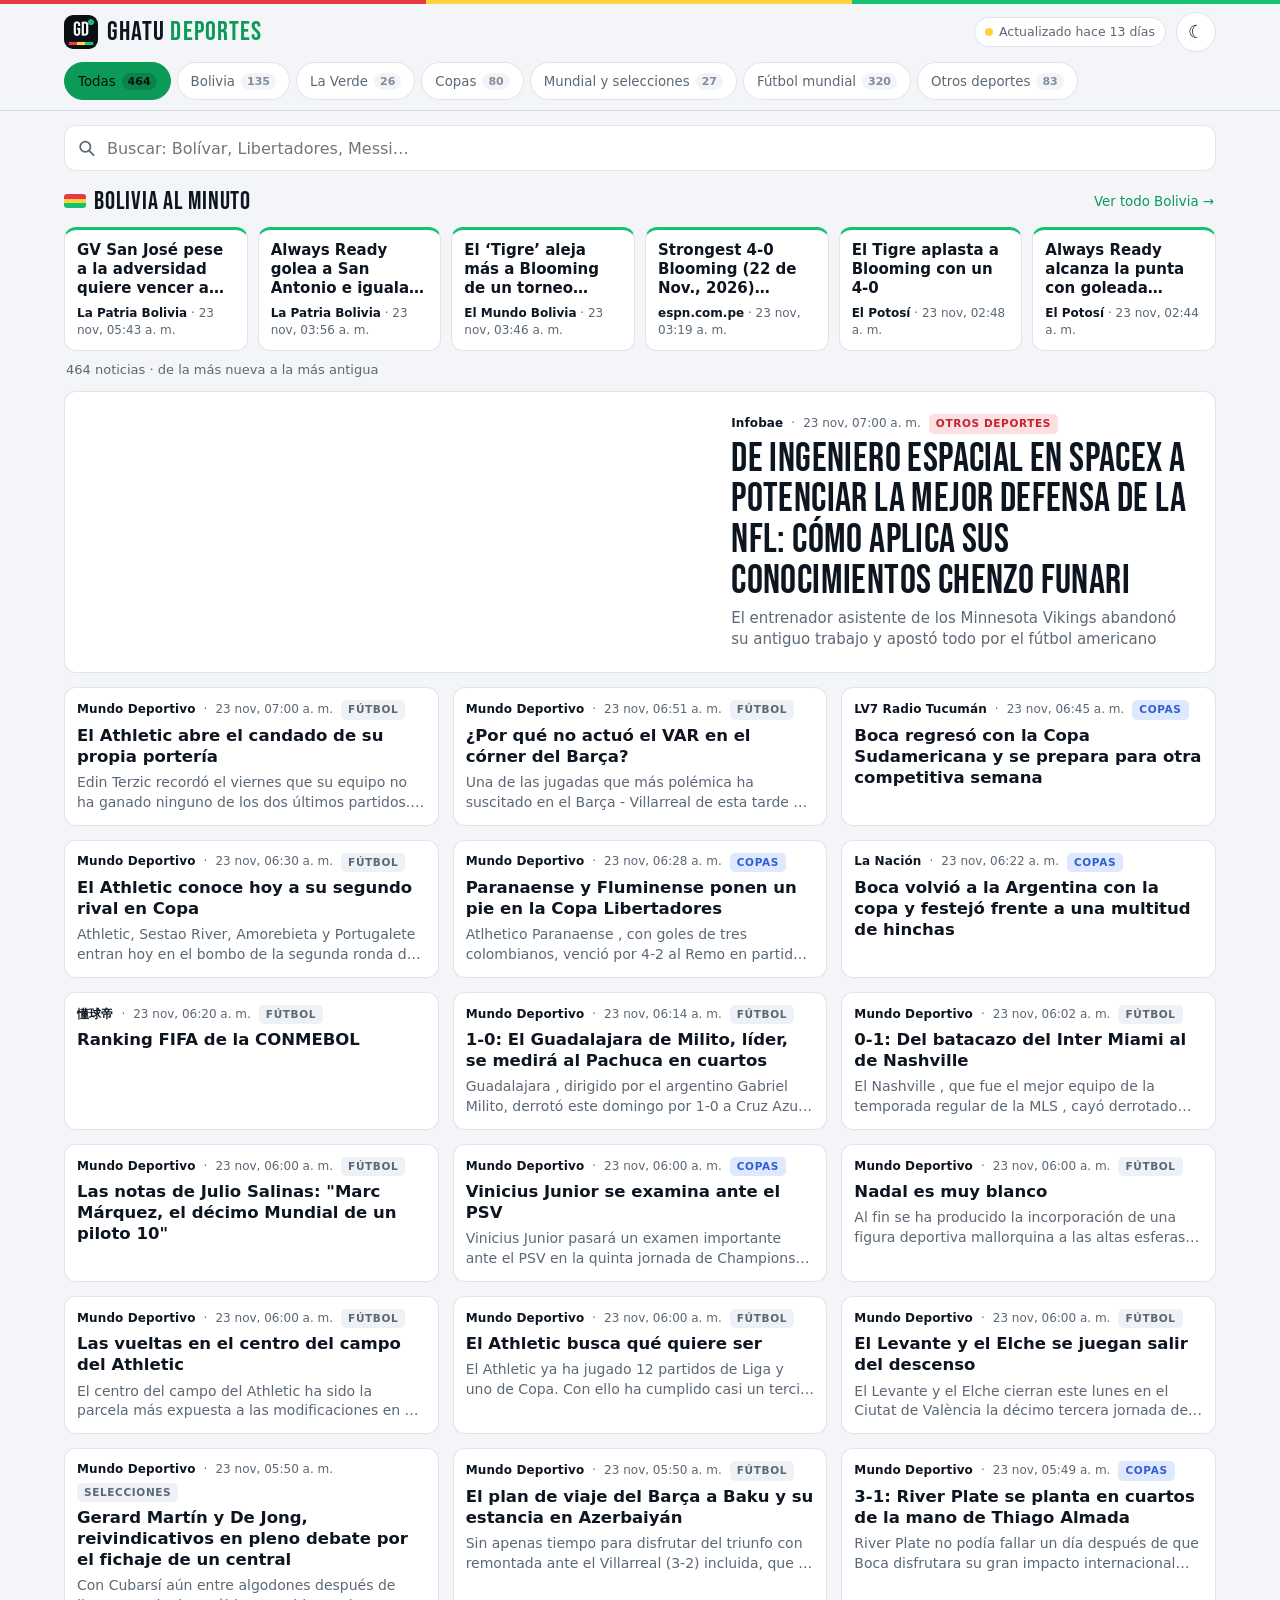
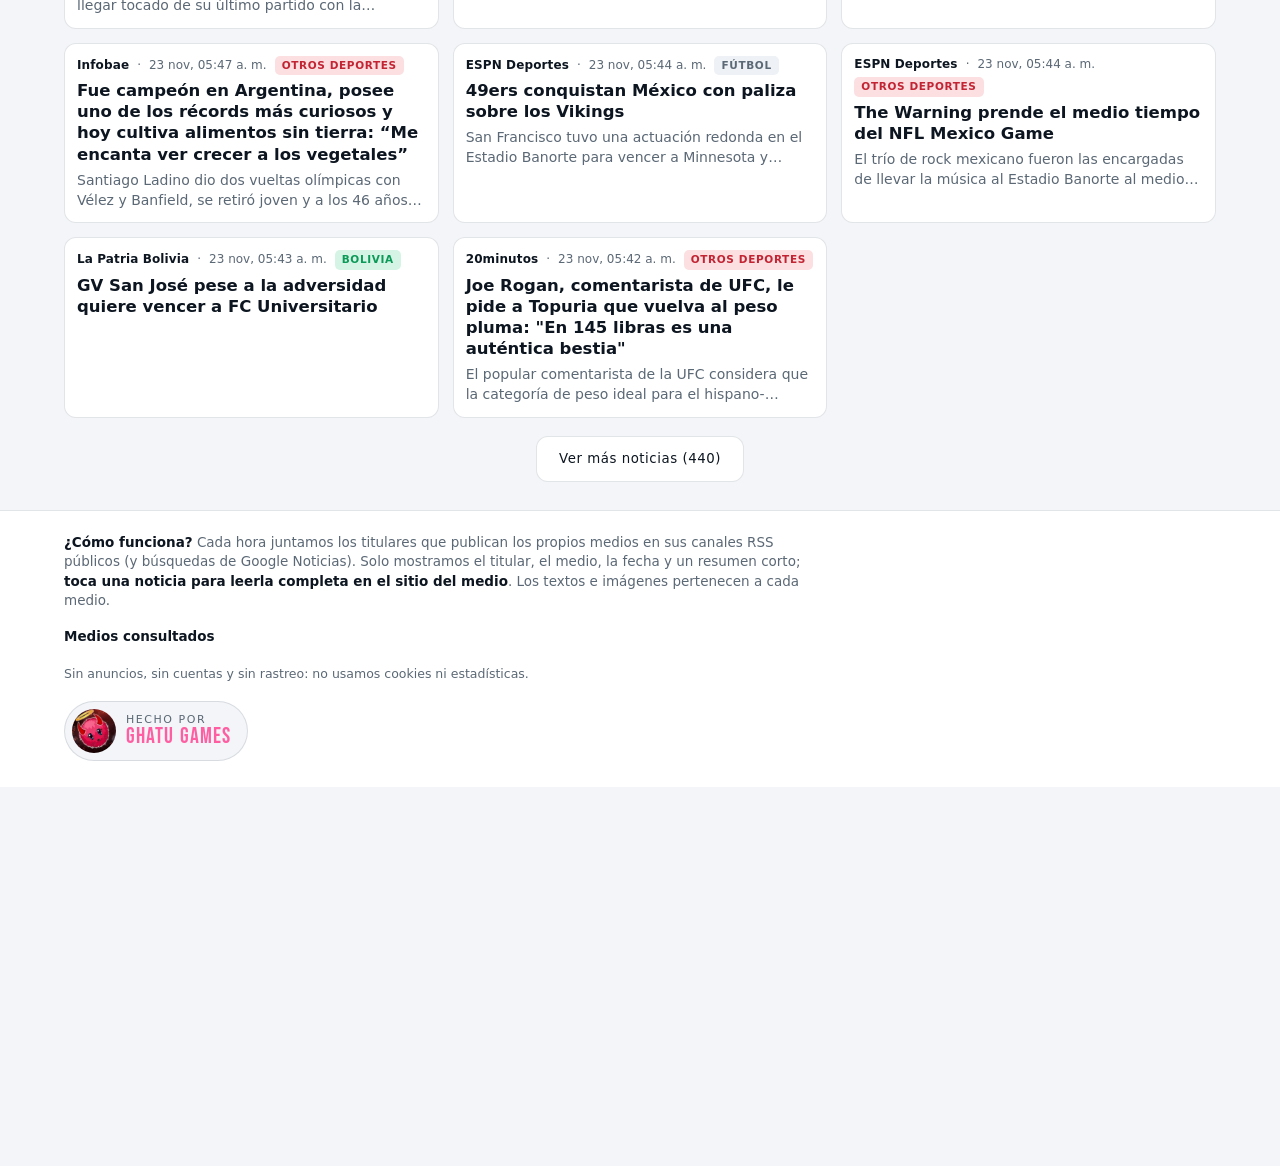
==== index.html @ 6e7e1c9b "Ghatu Deportes: web de titulares deportivos (Bolivia y el mundo) que se actualiza sola cada hora" ====
<!DOCTYPE html>
<html lang="es">
<head>
<meta charset="utf-8">
<meta name="viewport" content="width=device-width, initial-scale=1, viewport-fit=cover">
<title>Ghatu Deportes · Fútbol boliviano y del mundo al minuto</title>
<meta name="description" content="Titulares deportivos al día: fútbol boliviano (Bolívar, The Strongest, la Verde), Libertadores, Champions, selecciones y otros deportes, con enlace a cada medio.">
<meta http-equiv="Content-Security-Policy" content="default-src 'self'; img-src 'self' https: data:; style-src 'self'; script-src 'self'; connect-src 'self'; font-src 'self'; manifest-src 'self'; base-uri 'self'; form-action 'none'">
<meta name="referrer" content="strict-origin-when-cross-origin">
<meta name="theme-color" content="#0b0f14" media="(prefers-color-scheme: dark)">
<meta name="theme-color" content="#f3f5f8" media="(prefers-color-scheme: light)">
<meta property="og:title" content="Ghatu Deportes">
<meta property="og:description" content="Fútbol boliviano y del mundo, al minuto. Titulares de medios bolivianos e internacionales con enlace a la nota original.">
<meta property="og:type" content="website">
<meta property="og:url" content="https://ghatugames.github.io/deportes/">
<meta property="og:image" content="https://ghatugames.github.io/deportes/assets/og-deportes.jpg">
<link rel="canonical" href="https://ghatugames.github.io/deportes/">
<link rel="icon" href="assets/icono-32.png" type="image/png">
<link rel="apple-touch-icon" href="assets/icono-180.png">
<link rel="manifest" href="manifest.webmanifest">
<link rel="preload" href="assets/fuentes/bebas-neue.woff2" as="font" type="font/woff2" crossorigin>
<link rel="stylesheet" href="assets/estilo.css">
<script src="assets/tema.js"></script>
</head>
<body>
<a class="saltar" href="#lista">Saltar a las noticias</a>
<header class="cabecera">
  <div class="envoltura barra">
    <a class="marca" href="./" aria-label="Ghatu Deportes, inicio">
      <img src="assets/icono-64.png" alt="" width="34" height="34"><span>Ghatu <b>Deportes</b></span>
    </a>
    <span class="estado" id="estado" role="status" aria-live="polite"><i></i><span>Cargando…</span></span>
    <button class="tema" id="tema" type="button" aria-label="Cambiar a modo claro" title="Modo claro / oscuro"><span aria-hidden="true"></span></button>
  </div>
  <nav class="envoltura pestanas" id="pestanas" aria-label="Secciones"></nav>
</header>
<main class="envoltura" id="contenido">
  <div class="buscador">
    <svg viewBox="0 0 24 24" aria-hidden="true"><circle cx="10.5" cy="10.5" r="6.5"/><path d="M15.5 15.5 21 21"/></svg>
    <input id="buscar" type="search" placeholder="Buscar: Bolívar, Libertadores, Messi…" aria-label="Buscar noticias" autocomplete="off" enterkeyhint="search">
    <button id="limpiar" type="button" aria-label="Borrar búsqueda" hidden>✕</button>
  </div>
  <section class="tira" id="tira" hidden aria-labelledby="tira-t"><div class="tira-cab"><h2 id="tira-t"><span class="punto"></span>Bolivia al minuto</h2><button type="button" class="enlace" data-ir="bolivia">Ver todo Bolivia →</button></div><div class="tira-lista" id="tira-lista"></div></section>
  <p class="resumen-lista" id="resumen" aria-live="polite"></p>
  <div id="lista" class="lista" tabindex="-1" aria-busy="true">
    <div class="esqueleto"></div><div class="esqueleto"></div><div class="esqueleto"></div><div class="esqueleto"></div>
  </div>
  <div class="mas"><button type="button" class="boton" id="mas" hidden>Ver más noticias</button></div>
  <noscript><p class="aviso">Esta página necesita JavaScript para mostrar las noticias.</p></noscript>
</main>
<footer class="pie">
  <div class="envoltura">
    <p><b>¿Cómo funciona?</b> Cada hora juntamos los titulares que publican los propios medios en sus canales RSS públicos (y búsquedas de Google Noticias). Solo mostramos el titular, el medio, la fecha y un resumen corto; <b>toca una noticia para leerla completa en el sitio del medio</b>. Los textos e imágenes pertenecen a cada medio.</p>
    <details class="fuentes"><summary>Medios consultados</summary><ul id="fuentes"></ul></details>
    <p class="pie-nota">Sin anuncios, sin cuentas y sin rastreo: no usamos cookies ni estadísticas.</p>
    <a class="sello" href="https://ghatugames.github.io/" target="_blank" rel="noopener"><img src="assets/ghatu-128.webp" alt="" width="44" height="44" loading="lazy"><span><small>Hecho por</small><b>Ghatu Games</b></span></a>
  </div>
</footer>
<script src="assets/app.js"></script>
</body>
</html>
---- assets/estilo.css ----
@font-face{font-family:"Bebas Neue";src:url(fuentes/bebas-neue.woff2) format("woff2");font-display:swap}
:root{--fondo:#0b0f14;--panel:#121820;--panel2:#18202b;--linea:rgba(160,180,200,.14);--texto:#eef2f6;--suave:#93a1b1;--acento:#16c172;--acento2:#0fa35f;--rojo:#e63946;--amarillo:#ffd23f;--verde:#16c172;--sombra:0 8px 24px rgba(0,0,0,.35);--radio:12px;--max:1180px;color-scheme:dark}
@media (prefers-color-scheme:light){:root:not([data-tema=oscuro]){--fondo:#f3f5f8;--panel:#fff;--panel2:#eef1f5;--linea:rgba(20,40,60,.12);--texto:#0d1620;--suave:#5b6875;--acento:#0b9a58;--acento2:#087a46;--sombra:0 6px 18px rgba(15,30,50,.08);color-scheme:light}}
:root[data-tema=claro]{--fondo:#f3f5f8;--panel:#fff;--panel2:#eef1f5;--linea:rgba(20,40,60,.12);--texto:#0d1620;--suave:#5b6875;--acento:#0b9a58;--acento2:#087a46;--sombra:0 6px 18px rgba(15,30,50,.08);color-scheme:light}
*{box-sizing:border-box}
html{-webkit-text-size-adjust:100%}
body{margin:0;background:var(--fondo);color:var(--texto);font:16px/1.45 system-ui,-apple-system,"Segoe UI",Roboto,"Noto Sans",Arial,sans-serif;min-height:100vh;overflow-x:hidden}
a{color:inherit}
img{max-width:100%}
.envoltura{max-width:var(--max);margin:0 auto;padding:0 14px}
.saltar{position:absolute;left:-999px;top:6px;z-index:50;background:var(--acento);color:#04130b;padding:8px 12px;border-radius:8px}.saltar:focus{left:8px}
/* cabecera */
.cabecera{position:sticky;top:0;z-index:20;background:color-mix(in srgb,var(--fondo) 88%,transparent);backdrop-filter:saturate(1.4) blur(10px);-webkit-backdrop-filter:saturate(1.4) blur(10px);border-bottom:1px solid var(--linea)}
.cabecera::before{content:"";display:block;height:4px;background:linear-gradient(90deg,var(--rojo) 0 33.3%,var(--amarillo) 33.3% 66.6%,var(--verde) 66.6%)}
.barra{display:flex;align-items:center;gap:10px;height:56px}
.marca{display:flex;align-items:center;gap:9px;text-decoration:none;min-width:0}
.marca img{width:34px;height:34px;border-radius:9px;flex:none}
.marca span{font:400 27px/1 "Bebas Neue",Impact,"Arial Narrow",sans-serif;letter-spacing:.04em;white-space:nowrap}
.marca b{font-weight:400;color:var(--acento)}
.estado{margin-left:auto;display:inline-flex;align-items:center;gap:6px;min-height:30px;padding:4px 10px;border:1px solid var(--linea);border-radius:99px;background:var(--panel);color:var(--suave);font-size:12.5px;white-space:nowrap;max-width:46vw;overflow:hidden}
.estado span{overflow:hidden;text-overflow:ellipsis}
.estado i{flex:none;width:8px;height:8px;border-radius:50%;background:var(--suave)}
.estado.ok i{background:var(--verde);box-shadow:0 0 0 0 rgba(22,193,114,.6);animation:latido 2s infinite}
.estado.viejo i{background:var(--amarillo)}.estado.error i{background:var(--rojo)}
@keyframes latido{70%{box-shadow:0 0 0 7px rgba(22,193,114,0)}100%{box-shadow:0 0 0 0 rgba(22,193,114,0)}}
.tema{flex:none;width:40px;height:40px;border-radius:50%;border:1px solid var(--linea);background:var(--panel);color:var(--texto);cursor:pointer;display:grid;place-items:center}
.tema span::before{content:"☀";font-size:18px}
:root[data-tema=claro] .tema span::before{content:"☾"}
@media (prefers-color-scheme:light){:root:not([data-tema=oscuro]) .tema span::before{content:"☾"}}
/* pestañas */
.pestanas{display:flex;gap:6px;overflow-x:auto;scrollbar-width:none;padding-bottom:10px;padding-top:2px;scroll-padding:14px}
.pestanas::-webkit-scrollbar{display:none}
.pestanas button{flex:none;display:inline-flex;align-items:center;gap:6px;min-height:38px;padding:6px 13px;border-radius:99px;border:1px solid var(--linea);background:var(--panel);color:var(--suave);font:700 13.5px/1 inherit;font-family:inherit;cursor:pointer;white-space:nowrap}
.pestanas button small{font-size:11px;font-weight:700;opacity:.75;padding:2px 6px;border-radius:99px;background:var(--panel2)}
.pestanas button[aria-pressed=true]{background:var(--acento);border-color:var(--acento);color:#04130b}
.pestanas button[aria-pressed=true] small{background:rgba(0,0,0,.15);opacity:1}
/* buscador */
.buscador{position:relative;margin:14px 0 6px}
.buscador svg{position:absolute;left:13px;top:50%;width:19px;height:19px;transform:translateY(-50%);fill:none;stroke:var(--suave);stroke-width:2.2;stroke-linecap:round}
.buscador input{width:100%;height:46px;padding:0 44px 0 42px;border-radius:12px;border:1px solid var(--linea);background:var(--panel);color:var(--texto);font:inherit;font-size:16px;outline:none;-webkit-appearance:none;appearance:none}
.buscador input::-webkit-search-cancel-button{display:none}
.buscador input:focus{border-color:var(--acento);box-shadow:0 0 0 3px color-mix(in srgb,var(--acento) 25%,transparent)}
.buscador button{position:absolute;right:5px;top:50%;transform:translateY(-50%);width:36px;height:36px;border:0;border-radius:9px;background:transparent;color:var(--suave);font-size:16px;cursor:pointer}
.resumen-lista{margin:6px 2px 10px;min-height:20px;color:var(--suave);font-size:13px}
/* tarjetas */
.lista{display:grid;gap:10px}
.nota{display:grid;grid-template-columns:1fr 104px;gap:12px;align-items:start;padding:12px;background:var(--panel);border:1px solid var(--linea);border-radius:var(--radio);text-decoration:none;color:inherit;transition:border-color .15s,transform .15s;min-width:0}
.nota:hover{border-color:color-mix(in srgb,var(--acento) 55%,var(--linea))}
.nota:active{transform:scale(.995)}
.nota.sin-img{grid-template-columns:1fr}
.nota .img{grid-column:2;grid-row:1;aspect-ratio:1;border-radius:9px;overflow:hidden;background:var(--panel2)}
.nota .img img{width:100%;height:100%;object-fit:cover;display:block}
.nota .txt{grid-column:1;grid-row:1;min-width:0}
.meta{display:flex;flex-wrap:wrap;align-items:center;gap:4px 8px;margin-bottom:5px;color:var(--suave);font-size:12px}
.medio{font-weight:800;color:var(--texto);letter-spacing:.01em}
.cat{font-size:10.5px;font-weight:800;letter-spacing:.06em;text-transform:uppercase;padding:2px 7px;border-radius:5px;background:var(--panel2);color:var(--suave)}
.cat.bolivia{background:color-mix(in srgb,var(--verde) 18%,transparent);color:var(--acento)}
.cat.seleccion{background:color-mix(in srgb,var(--amarillo) 22%,transparent);color:color-mix(in srgb,var(--amarillo) 70%,var(--texto))}
.cat.copas{background:color-mix(in srgb,#5b8cff 20%,transparent);color:#7aa2ff}
.cat.otros{background:color-mix(in srgb,var(--rojo) 16%,transparent);color:#ff7b85}
:root[data-tema=claro] .cat.copas{color:#2f5fd0}:root[data-tema=claro] .cat.otros{color:#c22433}:root[data-tema=claro] .cat.seleccion{color:#8a6a00}
@media (prefers-color-scheme:light){:root:not([data-tema=oscuro]) .cat.copas{color:#2f5fd0}:root:not([data-tema=oscuro]) .cat.otros{color:#c22433}:root:not([data-tema=oscuro]) .cat.seleccion{color:#8a6a00}}
.nota h2{margin:0;font-size:16.5px;line-height:1.28;font-weight:750;overflow-wrap:anywhere}
.nota p{margin:6px 0 0;color:var(--suave);font-size:14px;line-height:1.42;display:-webkit-box;-webkit-line-clamp:2;-webkit-box-orient:vertical;overflow:hidden;overflow-wrap:anywhere}
.nota .ir{display:none}
/* portada (primera noticia con imagen) */
.nota.portada{grid-template-columns:1fr;padding:0;overflow:hidden}
.nota.portada .img{grid-column:1;grid-row:1;aspect-ratio:16/9;border-radius:0}
.nota.portada .txt{grid-row:2;padding:12px 14px 14px}
.nota.portada h2{font:400 clamp(28px,7.4vw,44px)/1.02 "Bebas Neue",Impact,"Arial Narrow",sans-serif;letter-spacing:.01em}
.nota.portada p{-webkit-line-clamp:3;font-size:15px}
.esqueleto{height:112px;border-radius:var(--radio);background:linear-gradient(90deg,var(--panel) 0,var(--panel2) 50%,var(--panel) 100%);background-size:200% 100%;animation:brillo 1.2s infinite}
@keyframes brillo{to{background-position:-200% 0}}
.mas{text-align:center;margin:18px 0 8px}
.boton{min-height:46px;padding:10px 22px;border-radius:12px;border:1px solid var(--linea);background:var(--panel);color:var(--texto);font:800 14px inherit;font-family:inherit;letter-spacing:.04em;cursor:pointer}
.boton:hover{border-color:var(--acento)}
.boton.primario{background:var(--acento);border-color:var(--acento);color:#04130b}
.aviso{padding:22px 16px;border:1px dashed var(--linea);border-radius:var(--radio);text-align:center;color:var(--suave);background:var(--panel)}
.aviso b{display:block;color:var(--texto);font-size:17px;margin-bottom:4px}
.aviso .boton{margin-top:12px}
mark{background:color-mix(in srgb,var(--amarillo) 45%,transparent);color:inherit;border-radius:3px;padding:0 1px}
/* pie */
.pie{margin-top:28px;border-top:1px solid var(--linea);padding:22px 0 calc(26px + env(safe-area-inset-bottom));color:var(--suave);font-size:13.5px;background:var(--panel)}
.pie p{margin:0 0 10px;max-width:760px}
.pie b{color:var(--texto)}
.fuentes{margin:6px 0 12px}
.fuentes summary{cursor:pointer;font-weight:800;color:var(--texto);min-height:32px;display:flex;align-items:center}
.fuentes ul{list-style:none;padding:0;margin:6px 0 0;display:grid;grid-template-columns:repeat(auto-fill,minmax(210px,1fr));gap:4px 14px}
.fuentes li{display:flex;gap:7px;align-items:center;font-size:13px}
.fuentes li i{width:8px;height:8px;border-radius:50%;background:var(--verde);flex:none}.fuentes li.mal i{background:var(--rojo)}
.fuentes li small{margin-left:auto;opacity:.8}
.pie .pie-nota{margin-top:4px;font-size:12.5px}
.sello{display:inline-flex;align-items:center;gap:10px;margin-top:8px;padding:7px 16px 7px 7px;border-radius:99px;border:1px solid var(--linea);background:var(--fondo);text-decoration:none;color:var(--texto)}
.sello:hover{border-color:#ff5fa2}
.sello img{width:44px;height:44px;border-radius:50%}
.sello span{display:flex;flex-direction:column;line-height:1.1}
.sello small{font-size:11px;letter-spacing:.14em;text-transform:uppercase;color:var(--suave)}
.sello b{font:400 22px/1 "Bebas Neue",Impact,sans-serif;letter-spacing:.05em;color:#ff5fa2}
/* tira Bolivia */
.tira{margin:12px 0 4px}
.tira-cab{display:flex;align-items:center;justify-content:space-between;gap:10px;margin-bottom:8px}
.tira h2{margin:0;display:flex;align-items:center;gap:8px;font:400 25px/1 "Bebas Neue",Impact,"Arial Narrow",sans-serif;letter-spacing:.03em}
.tira .punto{width:22px;height:14px;border-radius:3px;background:linear-gradient(180deg,var(--rojo) 0 33.3%,var(--amarillo) 33.3% 66.6%,var(--verde) 66.6%)}
.enlace{border:0;background:none;color:var(--acento);font:800 13px inherit;font-family:inherit;cursor:pointer;padding:8px 2px;min-height:36px}
.tira-lista{display:grid;grid-auto-flow:column;grid-auto-columns:minmax(236px,72%);gap:10px;overflow-x:auto;scroll-snap-type:x mandatory;scrollbar-width:none;padding-bottom:4px}
.tira-lista::-webkit-scrollbar{display:none}
.mini{scroll-snap-align:start;display:flex;flex-direction:column;gap:6px;min-height:118px;padding:11px 12px;border-radius:var(--radio);background:var(--panel);border:1px solid var(--linea);border-top:3px solid var(--verde);text-decoration:none;min-width:0}
.mini:hover{border-color:var(--acento)}
.mini b{font-size:15px;line-height:1.28;font-weight:750;display:-webkit-box;-webkit-line-clamp:3;-webkit-box-orient:vertical;overflow:hidden;overflow-wrap:anywhere}
.mini small{margin-top:auto;color:var(--suave);font-size:12px}.mini small strong{color:var(--texto)}
@media (min-width:700px){.tira-lista{grid-auto-columns:minmax(0,1fr);grid-auto-flow:row;grid-template-columns:repeat(3,minmax(0,1fr))}}
@media (min-width:1020px){.tira-lista{grid-template-columns:repeat(6,minmax(0,1fr))}}
/* celulares angostos: marca y estado compactos */
@media (max-width:480px){.marca span{font-size:23px}.marca img{width:30px;height:30px}.estado .largo{display:none}.estado{max-width:none}.barra{gap:8px}}
@media (max-width:350px){.marca span b{display:none}}
/* escritorio */
@media (min-width:700px){
  .lista{grid-template-columns:repeat(2,minmax(0,1fr));gap:14px}
  .nota.portada{grid-column:1/-1;grid-template-columns:1.25fr 1fr}
  .nota.portada .img{grid-row:1;aspect-ratio:16/10}
  .nota.portada .txt{grid-column:2;grid-row:1;padding:22px;align-self:center}
  .nota.portada p{-webkit-line-clamp:4}
  .nota.portada h2{font-size:clamp(30px,3.2vw,40px)}
  .nota{grid-template-columns:1fr 120px}
}
@media (min-width:1020px){.lista{grid-template-columns:repeat(3,minmax(0,1fr))}.pestanas{flex-wrap:wrap;overflow:visible}}
@media (prefers-reduced-motion:reduce){*{animation:none!important;transition:none!important}}
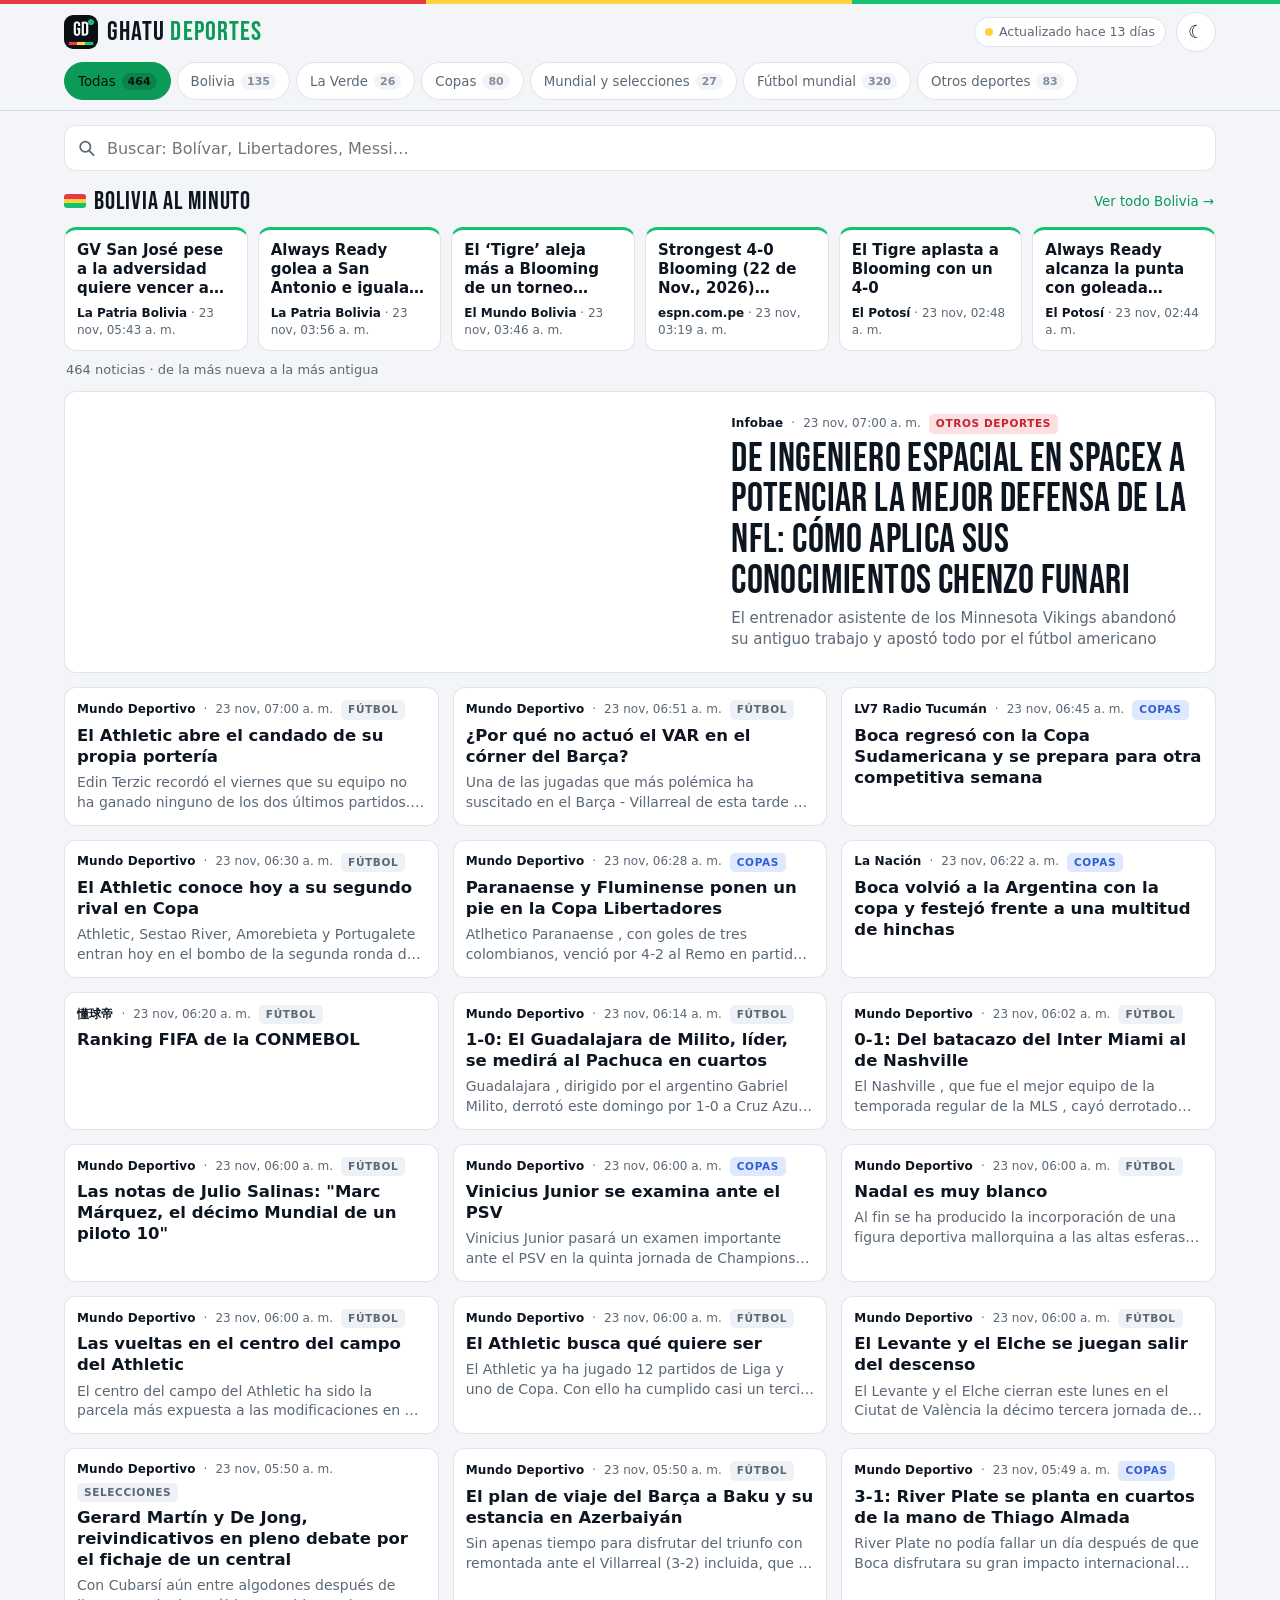
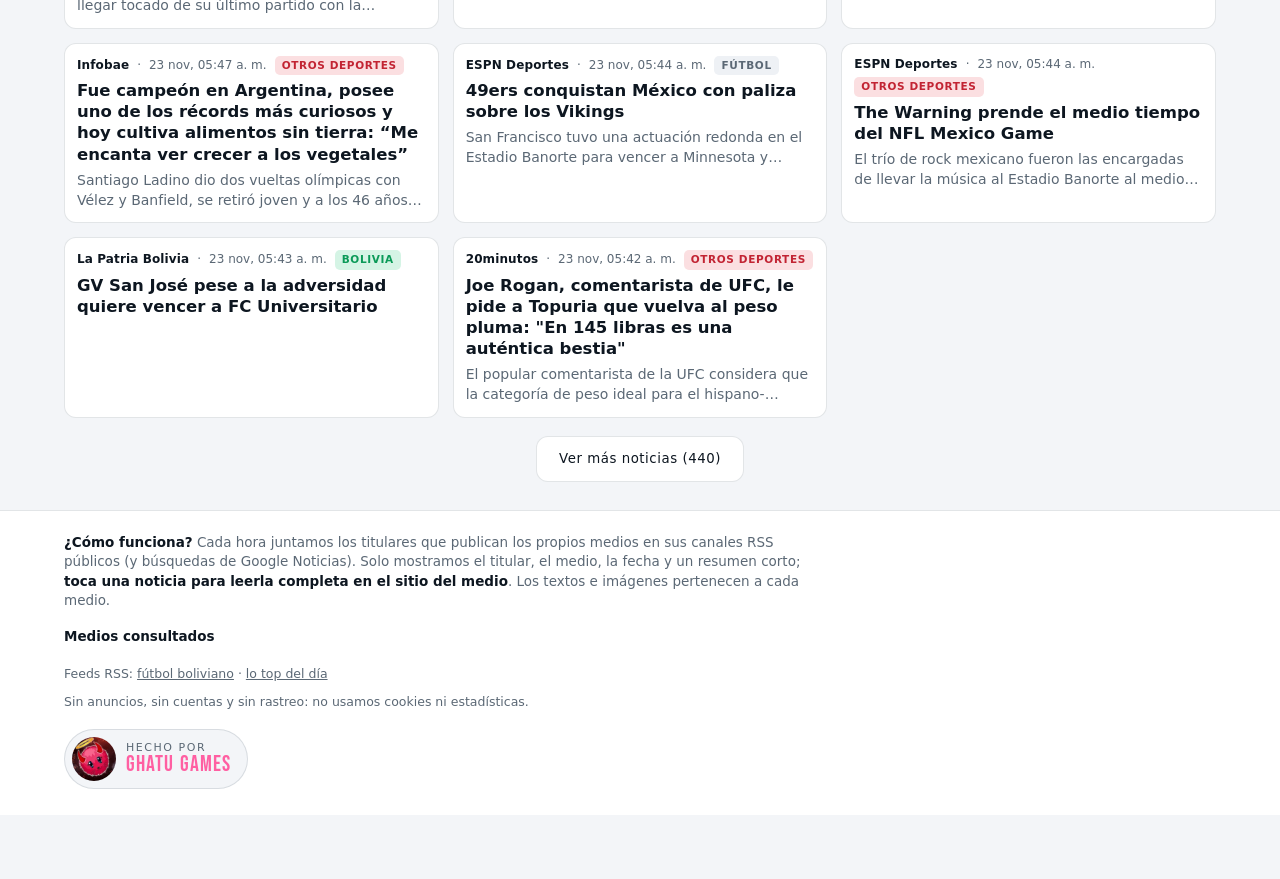
==== commit e1dabf48: "Feeds RSS curados para Facebook (feed.xml y feed-ligero.xml) con GUID estables y ritmo limitado" ====
--- a/index.html
+++ b/index.html
@@ -18,6 +18,8 @@
 <link rel="icon" href="assets/icono-32.png" type="image/png">
 <link rel="apple-touch-icon" href="assets/icono-180.png">
 <link rel="manifest" href="manifest.webmanifest">
+<link rel="alternate" type="application/rss+xml" title="Ghatu Deportes · Fútbol boliviano" href="https://ghatugames.github.io/deportes/feed.xml">
+<link rel="alternate" type="application/rss+xml" title="Ghatu Deportes · Lo top del día" href="https://ghatugames.github.io/deportes/feed-ligero.xml">
 <link rel="preload" href="assets/fuentes/bebas-neue.woff2" as="font" type="font/woff2" crossorigin>
 <link rel="stylesheet" href="assets/estilo.css">
 <script src="assets/tema.js"></script>
@@ -52,6 +54,7 @@
   <div class="envoltura">
     <p><b>¿Cómo funciona?</b> Cada hora juntamos los titulares que publican los propios medios en sus canales RSS públicos (y búsquedas de Google Noticias). Solo mostramos el titular, el medio, la fecha y un resumen corto; <b>toca una noticia para leerla completa en el sitio del medio</b>. Los textos e imágenes pertenecen a cada medio.</p>
     <details class="fuentes"><summary>Medios consultados</summary><ul id="fuentes"></ul></details>
+    <p class="pie-nota">Feeds RSS: <a href="feed.xml">fútbol boliviano</a> · <a href="feed-ligero.xml">lo top del día</a></p>
     <p class="pie-nota">Sin anuncios, sin cuentas y sin rastreo: no usamos cookies ni estadísticas.</p>
     <a class="sello" href="https://ghatugames.github.io/" target="_blank" rel="noopener"><img src="assets/ghatu-128.webp" alt="" width="44" height="44" loading="lazy"><span><small>Hecho por</small><b>Ghatu Games</b></span></a>
   </div>
--- a/assets/estilo.css
+++ b/assets/estilo.css
@@ -125,3 +125,5 @@
 }
 @media (min-width:1020px){.lista{grid-template-columns:repeat(3,minmax(0,1fr))}.pestanas{flex-wrap:wrap;overflow:visible}}
 @media (prefers-reduced-motion:reduce){*{animation:none!important;transition:none!important}}
+.pag404{padding:40px 14px}
+.boton-enlace{display:inline-flex;align-items:center;text-decoration:none;margin-top:12px}
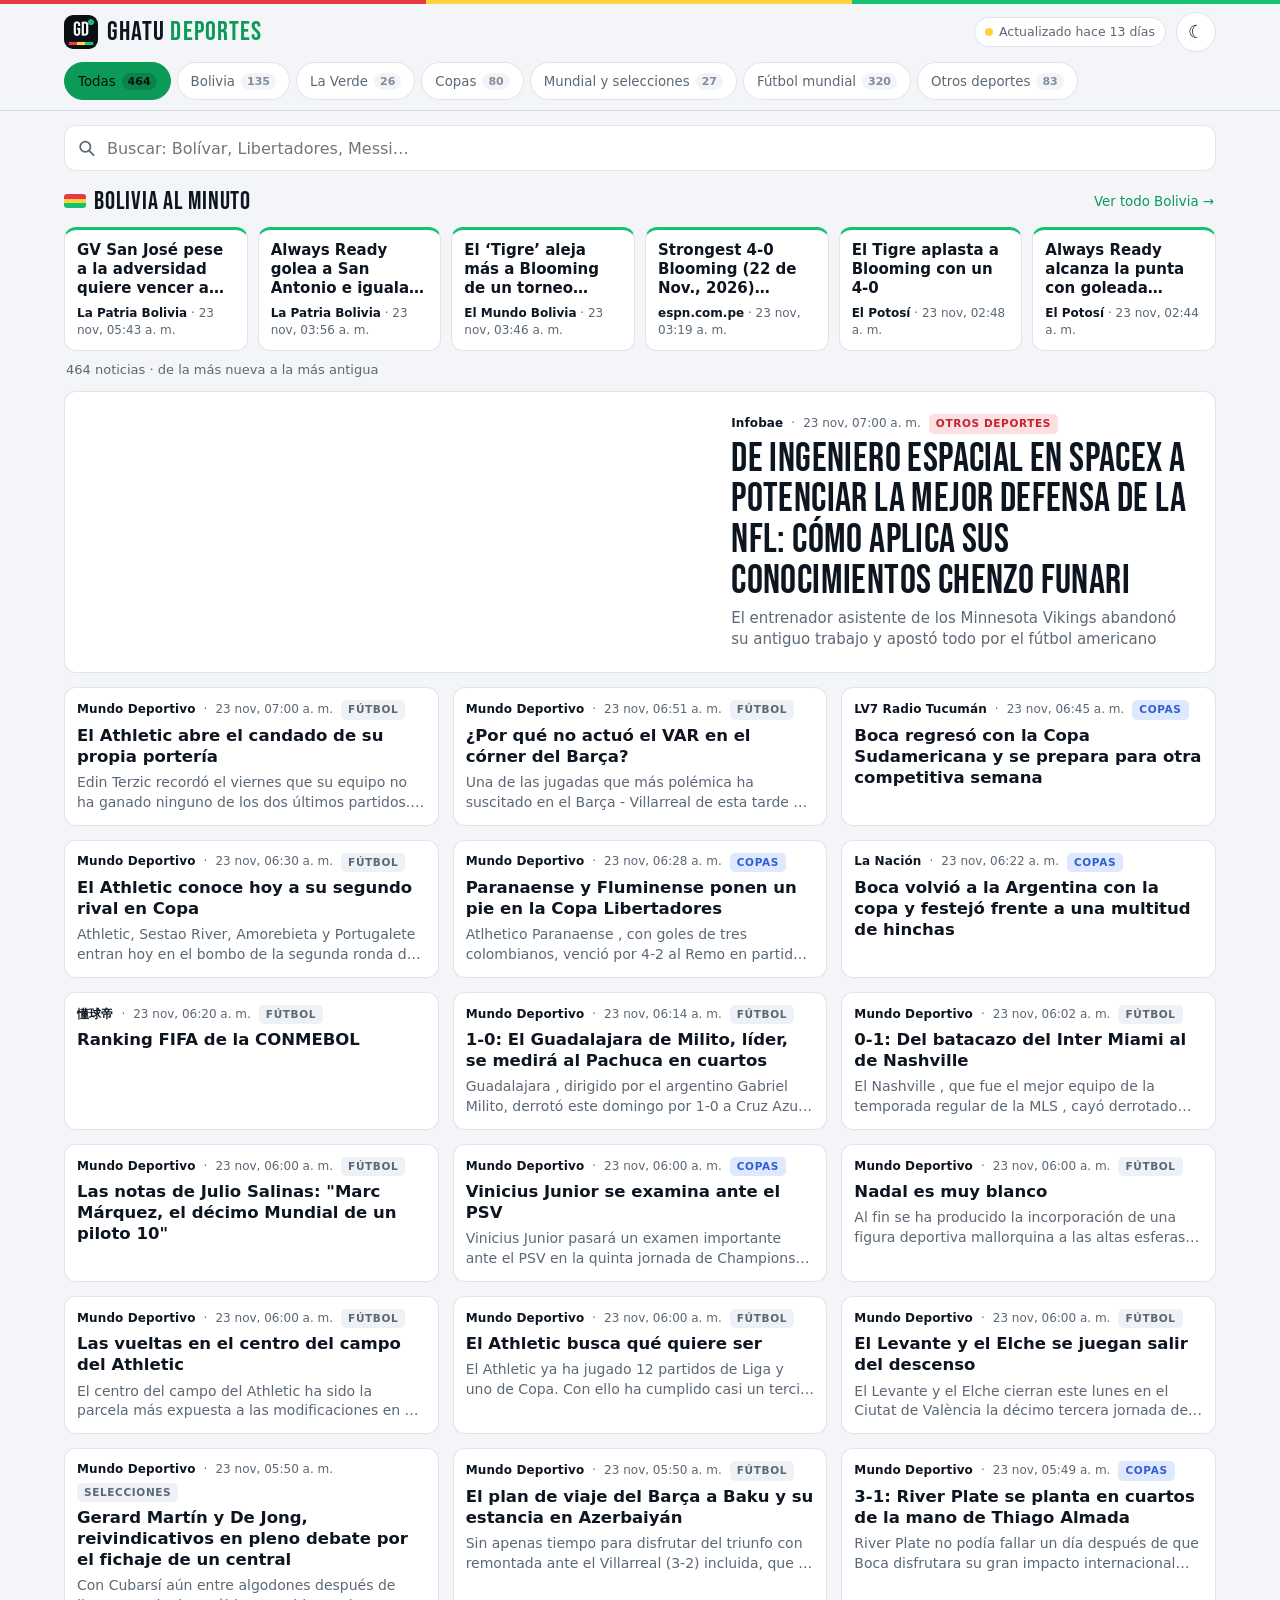
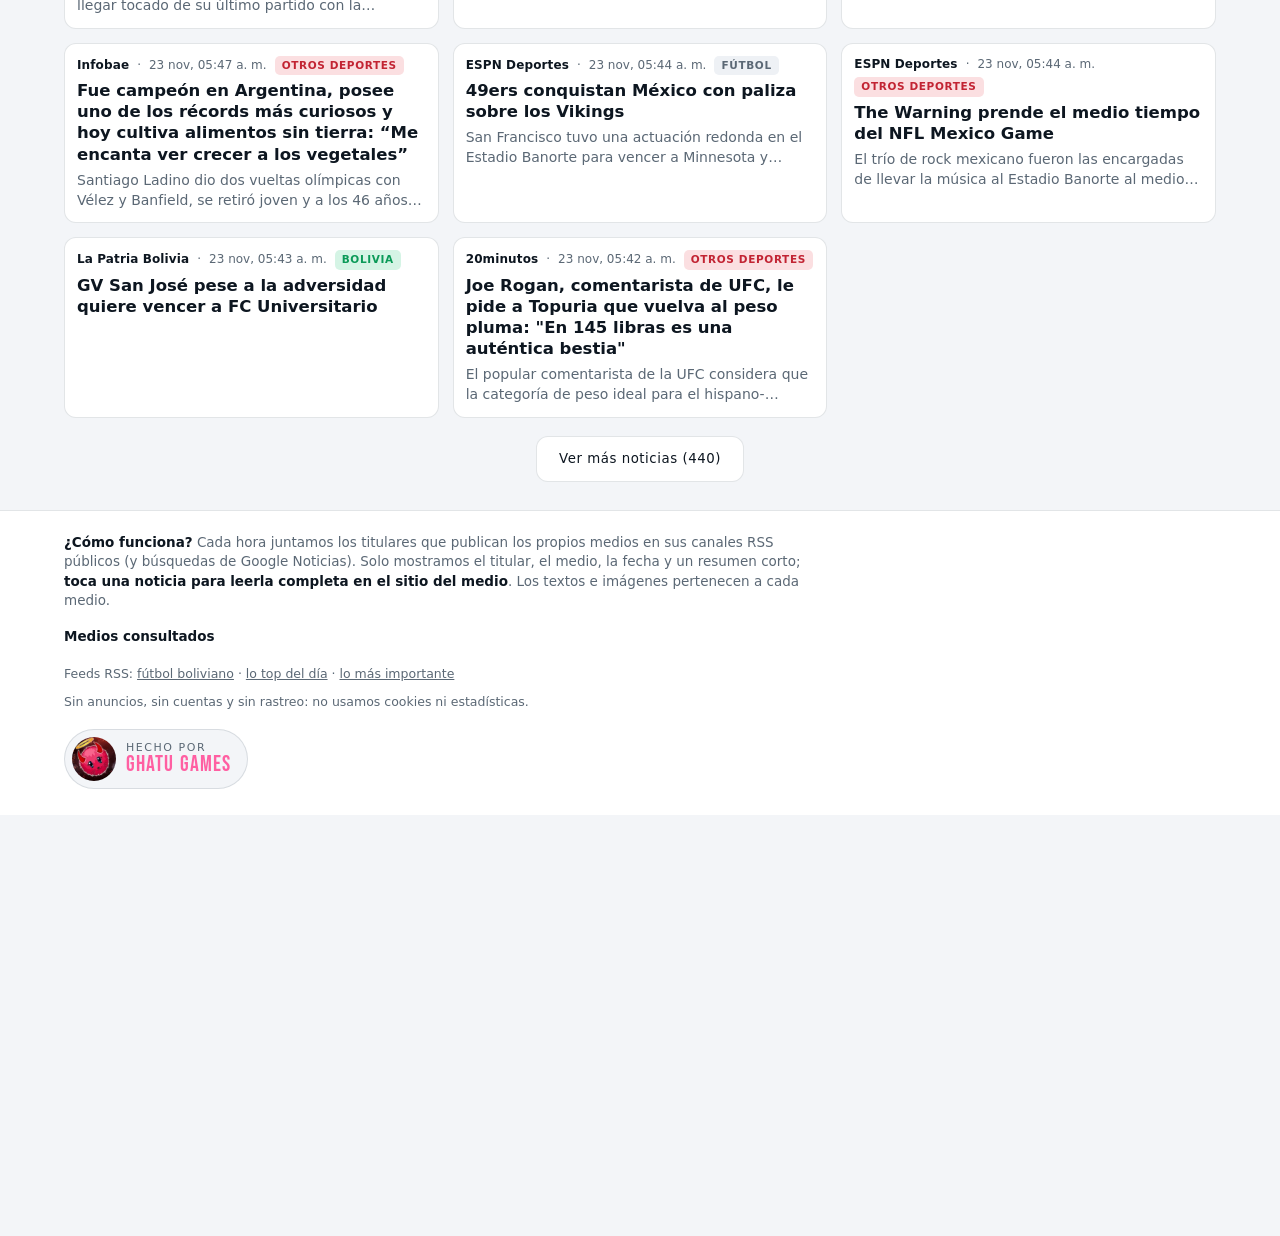
==== commit 68471415: "Feed gratis (1 cada 56 h) para el plan Free de IFTTT; enlaces alternativos de los 3 feeds" ====
--- a/index.html
+++ b/index.html
@@ -20,6 +20,7 @@
 <link rel="manifest" href="manifest.webmanifest">
 <link rel="alternate" type="application/rss+xml" title="Ghatu Deportes · Fútbol boliviano" href="https://ghatugames.github.io/deportes/feed.xml">
 <link rel="alternate" type="application/rss+xml" title="Ghatu Deportes · Lo top del día" href="https://ghatugames.github.io/deportes/feed-ligero.xml">
+<link rel="alternate" type="application/rss+xml" title="Ghatu Deportes · Lo más importante" href="https://ghatugames.github.io/deportes/feed-gratis.xml">
 <link rel="preload" href="assets/fuentes/bebas-neue.woff2" as="font" type="font/woff2" crossorigin>
 <link rel="stylesheet" href="assets/estilo.css">
 <script src="assets/tema.js"></script>
@@ -54,7 +55,7 @@
   <div class="envoltura">
     <p><b>¿Cómo funciona?</b> Cada hora juntamos los titulares que publican los propios medios en sus canales RSS públicos (y búsquedas de Google Noticias). Solo mostramos el titular, el medio, la fecha y un resumen corto; <b>toca una noticia para leerla completa en el sitio del medio</b>. Los textos e imágenes pertenecen a cada medio.</p>
     <details class="fuentes"><summary>Medios consultados</summary><ul id="fuentes"></ul></details>
-    <p class="pie-nota">Feeds RSS: <a href="feed.xml">fútbol boliviano</a> · <a href="feed-ligero.xml">lo top del día</a></p>
+    <p class="pie-nota">Feeds RSS: <a href="feed.xml">fútbol boliviano</a> · <a href="feed-ligero.xml">lo top del día</a> · <a href="feed-gratis.xml">lo más importante</a></p>
     <p class="pie-nota">Sin anuncios, sin cuentas y sin rastreo: no usamos cookies ni estadísticas.</p>
     <a class="sello" href="https://ghatugames.github.io/" target="_blank" rel="noopener"><img src="assets/ghatu-128.webp" alt="" width="44" height="44" loading="lazy"><span><small>Hecho por</small><b>Ghatu Games</b></span></a>
   </div>
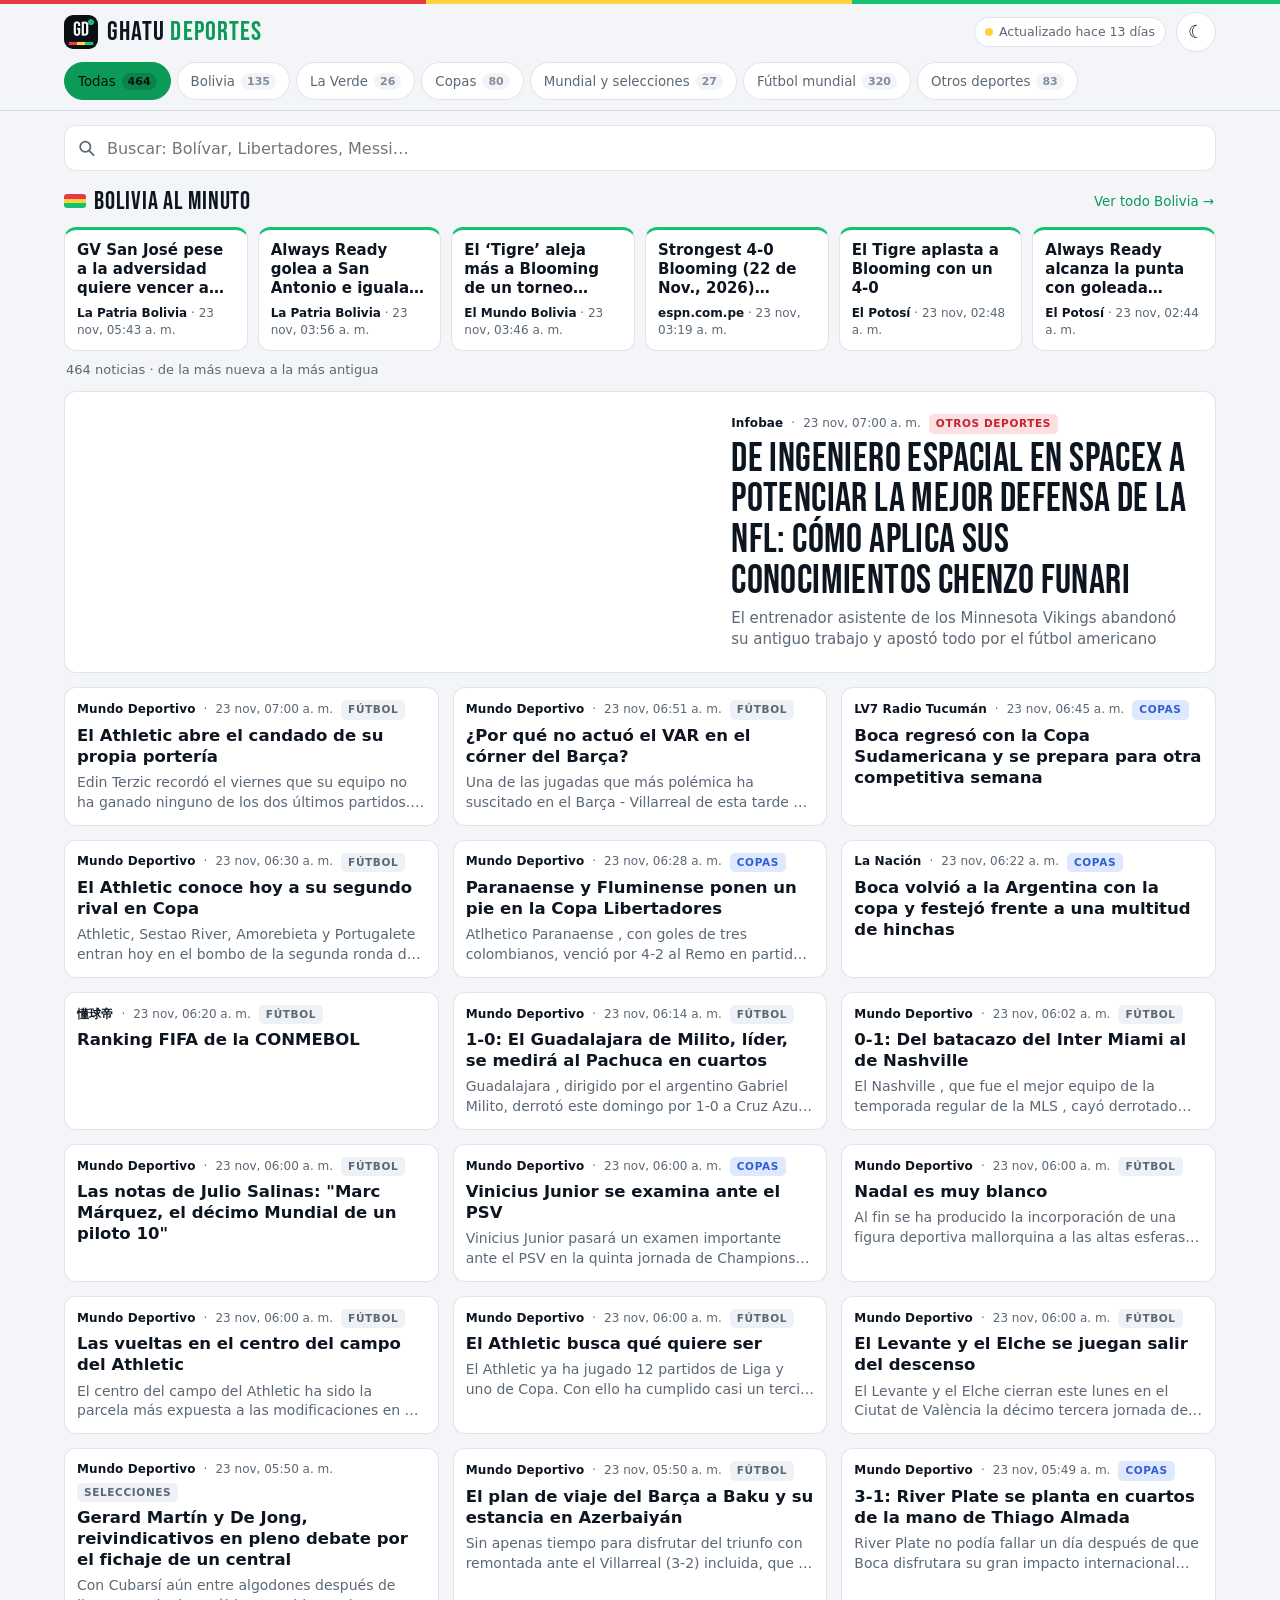
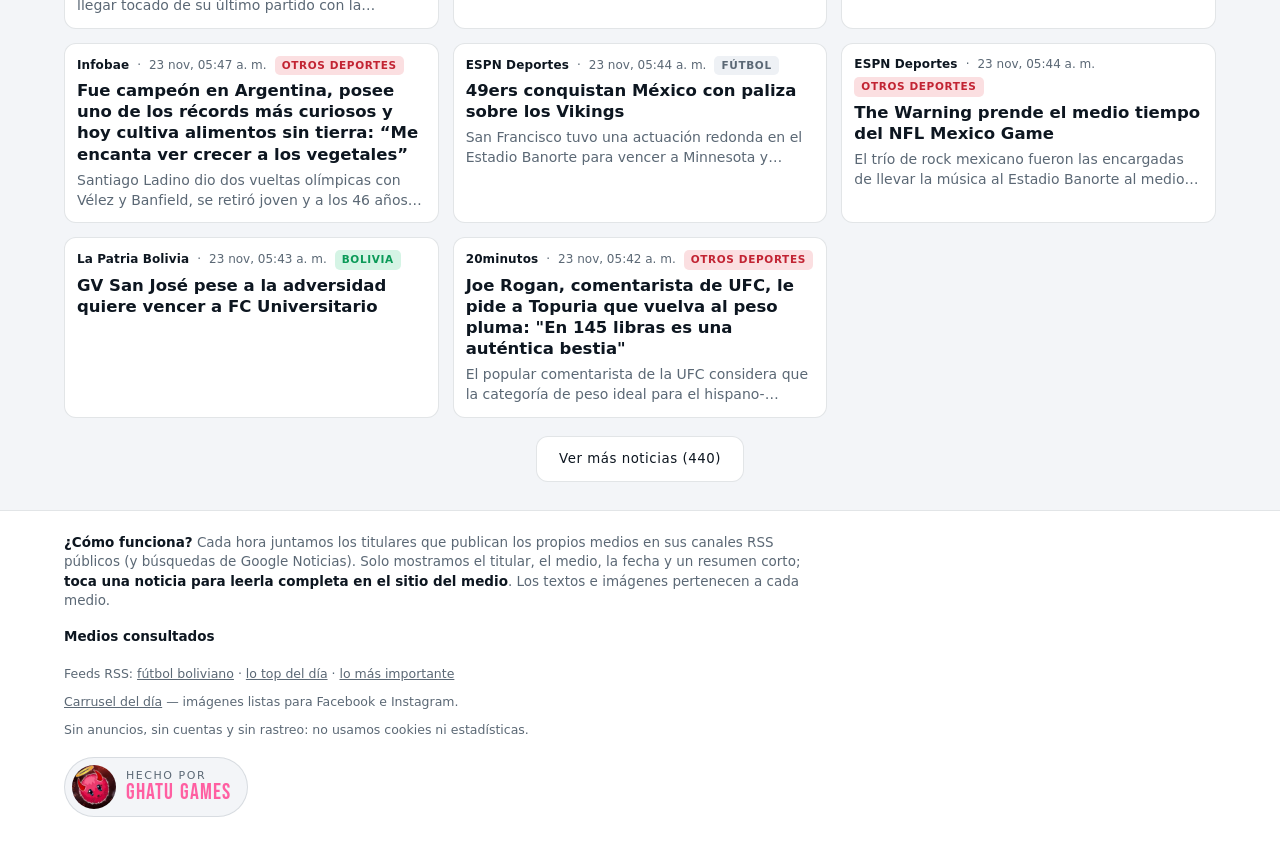
==== commit bcbf6e34: "Carrusel diario de fútbol (imágenes para Facebook e Instagram) Genera cada mañana 6–8 láminas 1080×1" ====
--- a/index.html
+++ b/index.html
@@ -56,6 +56,7 @@
     <p><b>¿Cómo funciona?</b> Cada hora juntamos los titulares que publican los propios medios en sus canales RSS públicos (y búsquedas de Google Noticias). Solo mostramos el titular, el medio, la fecha y un resumen corto; <b>toca una noticia para leerla completa en el sitio del medio</b>. Los textos e imágenes pertenecen a cada medio.</p>
     <details class="fuentes"><summary>Medios consultados</summary><ul id="fuentes"></ul></details>
     <p class="pie-nota">Feeds RSS: <a href="feed.xml">fútbol boliviano</a> · <a href="feed-ligero.xml">lo top del día</a> · <a href="feed-gratis.xml">lo más importante</a></p>
+    <p class="pie-nota"><a href="carrusel/">Carrusel del día</a> — imágenes listas para Facebook e Instagram.</p>
     <p class="pie-nota">Sin anuncios, sin cuentas y sin rastreo: no usamos cookies ni estadísticas.</p>
     <a class="sello" href="https://ghatugames.github.io/" target="_blank" rel="noopener"><img src="assets/ghatu-128.webp" alt="" width="44" height="44" loading="lazy"><span><small>Hecho por</small><b>Ghatu Games</b></span></a>
   </div>
